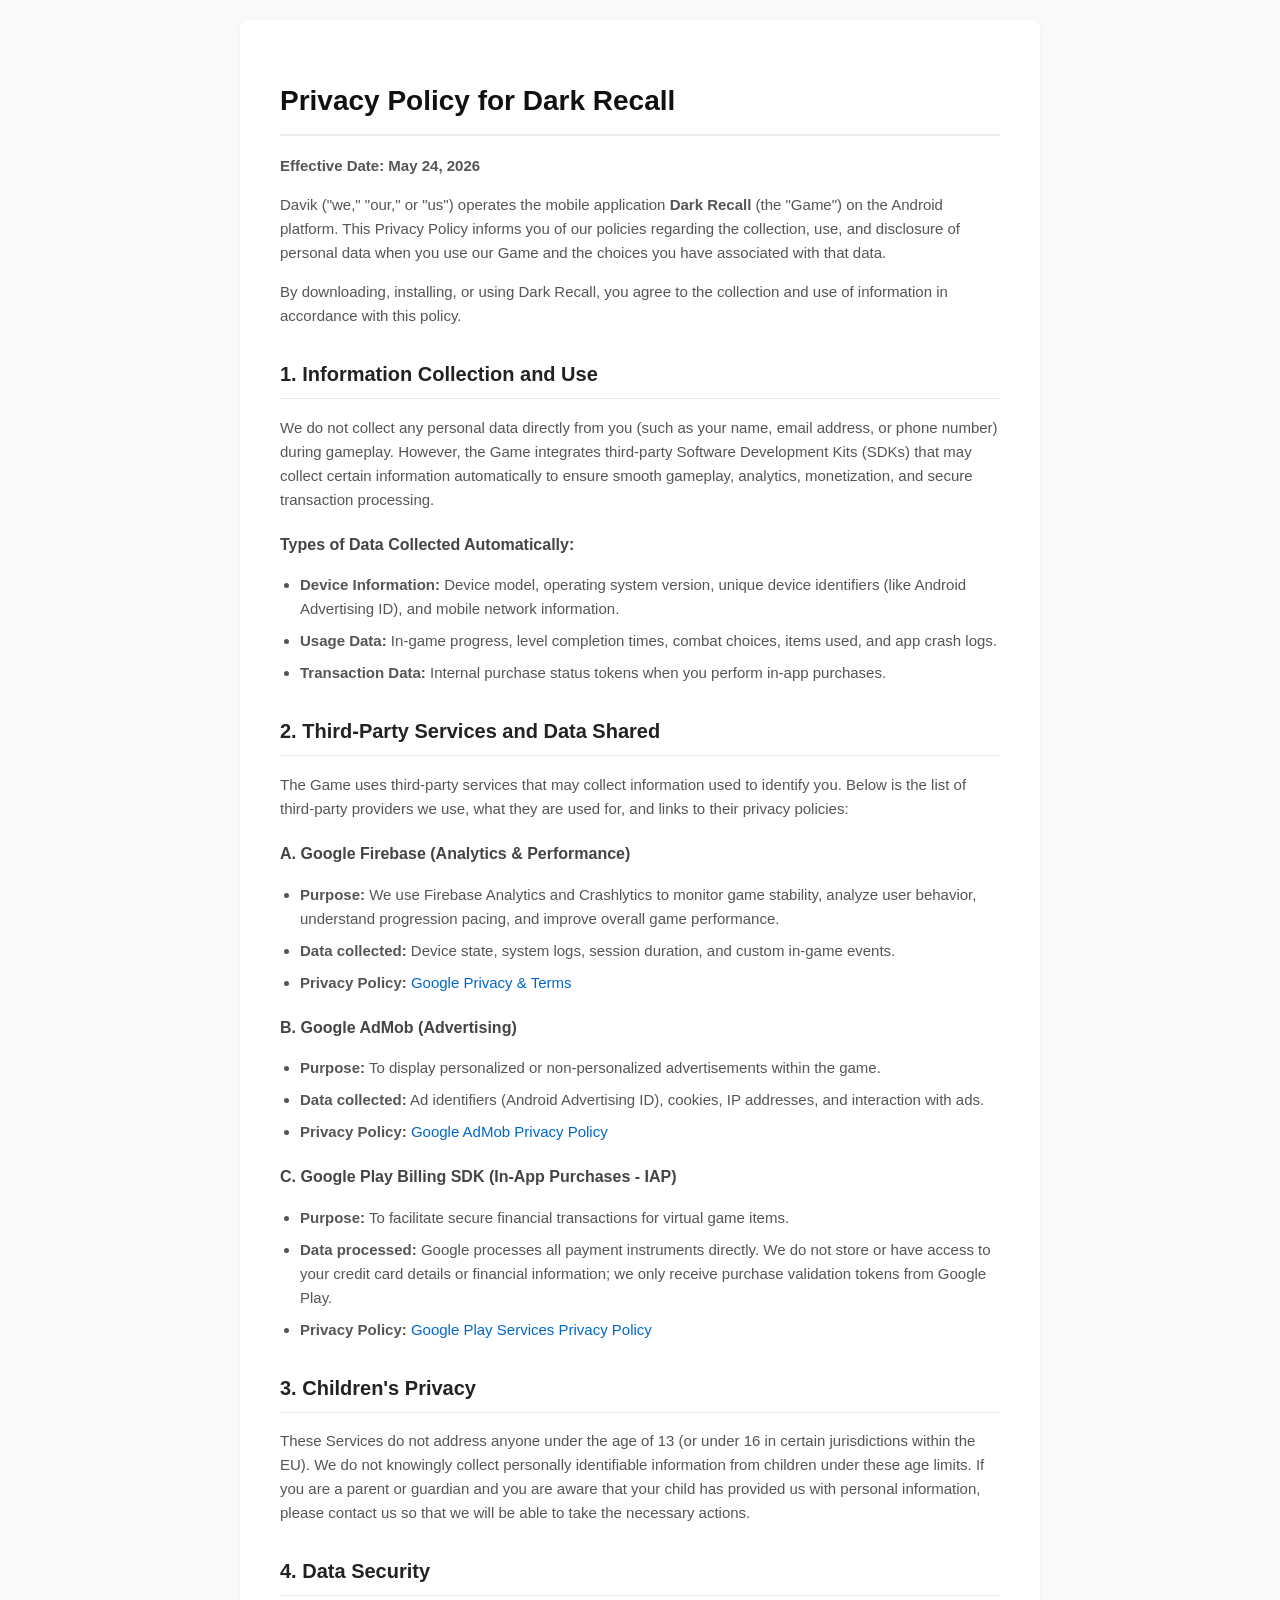
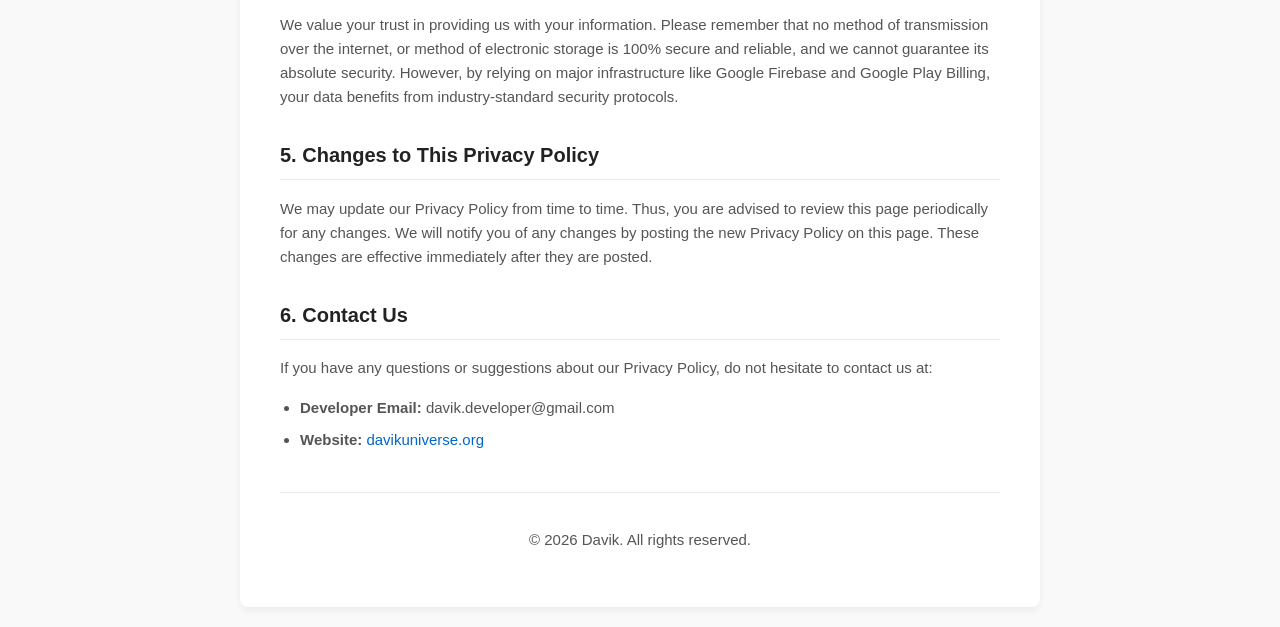
==== dark-recall-privacy-policy.html @ db306e78 "update github page" ====
<!DOCTYPE html>
<html lang="en">

<head>
	<meta charset="UTF-8">
	<meta name="viewport" content="width=device-width, initial-scale=1.0">
	<title>Privacy Policy - Dark Recall</title>
	<style>
		body {
			font-family: -apple-system, BlinkMacSystemFont, "Segoe UI", Roboto, Helvetica, Arial, sans-serif;
			line-height: 1.6;
			color: #333;
			max-width: 800px;
			margin: 0 auto;
			padding: 20px;
			background-color: #f9f9f9;
		}

		.container {
			background-color: #ffffff;
			padding: 40px;
			border-radius: 8px;
			box-shadow: 0 4px 6px rgba(0, 0, 0, 0.05);
		}

		h1 {
			color: #111;
			border-bottom: 2px solid #eaeaea;
			padding-bottom: 10px;
			font-size: 28px;
		}

		h2 {
			color: #222;
			margin-top: 30px;
			border-bottom: 1px solid #eaeaea;
			padding-bottom: 8px;
			font-size: 20px;
		}

		h3 {
			color: #444;
			font-size: 16px;
			margin-top: 20px;
		}

		p,
		li {
			color: #555;
			font-size: 15px;
		}

		ul {
			padding-left: 20px;
		}

		li {
			margin-bottom: 8px;
		}

		a {
			color: #0066cc;
			text-decoration: none;
		}

		a:hover {
			text-decoration: underline;
		}

		.footer {
			margin-top: 40px;
			font-size: 12px;
			color: #888;
			text-align: center;
			border-top: 1px solid #eaeaea;
			padding-top: 20px;
		}
	</style>
</head>

<body>

	<div class="container">
		<h1>Privacy Policy for Dark Recall</h1>
		<p><strong>Effective Date: May 24, 2026</strong></p>

		<p>Davik ("we," "our," or "us") operates the mobile application <strong>Dark Recall</strong> (the "Game") on the
			Android platform. This Privacy Policy informs you of our policies regarding the collection, use, and
			disclosure of personal data when you use our Game and the choices you have associated with that data.</p>

		<p>By downloading, installing, or using Dark Recall, you agree to the collection and use of information in
			accordance with this policy.</p>

		<h2>1. Information Collection and Use</h2>
		<p>We do not collect any personal data directly from you (such as your name, email address, or phone number)
			during gameplay. However, the Game integrates third-party Software Development Kits (SDKs) that may collect
			certain information automatically to ensure smooth gameplay, analytics, monetization, and secure transaction
			processing.</p>

		<h3>Types of Data Collected Automatically:</h3>
		<ul>
			<li><strong>Device Information:</strong> Device model, operating system version, unique device identifiers
				(like Android Advertising ID), and mobile network information.</li>
			<li><strong>Usage Data:</strong> In-game progress, level completion times, combat choices, items used, and
				app crash logs.</li>
			<li><strong>Transaction Data:</strong> Internal purchase status tokens when you perform in-app purchases.
			</li>
		</ul>

		<h2>2. Third-Party Services and Data Shared</h2>
		<p>The Game uses third-party services that may collect information used to identify you. Below is the list of
			third-party providers we use, what they are used for, and links to their privacy policies:</p>

		<h3>A. Google Firebase (Analytics & Performance)</h3>
		<ul>
			<li><strong>Purpose:</strong> We use Firebase Analytics and Crashlytics to monitor game stability, analyze
				user behavior, understand progression pacing, and improve overall game performance.</li>
			<li><strong>Data collected:</strong> Device state, system logs, session duration, and custom in-game events.
			</li>
			<li><strong>Privacy Policy:</strong> <a href="https://policies.google.com/privacy" target="_blank"
					rel="noopener noreferrer">Google Privacy & Terms</a></li>
		</ul>

		<h3>B. Google AdMob (Advertising)</h3>
		<ul>
			<li><strong>Purpose:</strong> To display personalized or non-personalized advertisements within the game.
			</li>
			<li><strong>Data collected:</strong> Ad identifiers (Android Advertising ID), cookies, IP addresses, and
				interaction with ads.</li>
			<li><strong>Privacy Policy:</strong> <a href="https://support.google.com/admob/answer/6128543"
					target="_blank" rel="noopener noreferrer">Google AdMob Privacy Policy</a></li>
		</ul>

		<h3>C. Google Play Billing SDK (In-App Purchases - IAP)</h3>
		<ul>
			<li><strong>Purpose:</strong> To facilitate secure financial transactions for virtual game items.</li>
			<li><strong>Data processed:</strong> Google processes all payment instruments directly. We do not store or
				have access to your credit card details or financial information; we only receive purchase validation
				tokens from Google Play.</li>
			<li><strong>Privacy Policy:</strong> <a href="https://policies.google.com/privacy" target="_blank"
					rel="noopener noreferrer">Google Play Services Privacy Policy</a></li>
		</ul>

		<h2>3. Children's Privacy</h2>
		<p>These Services do not address anyone under the age of 13 (or under 16 in certain jurisdictions within the
			EU). We do not knowingly collect personally identifiable information from children under these age limits.
			If you are a parent or guardian and you are aware that your child has provided us with personal information,
			please contact us so that we will be able to take the necessary actions.</p>

		<h2>4. Data Security</h2>
		<p>We value your trust in providing us with your information. Please remember that no method of transmission
			over the internet, or method of electronic storage is 100% secure and reliable, and we cannot guarantee its
			absolute security. However, by relying on major infrastructure like Google Firebase and Google Play Billing,
			your data benefits from industry-standard security protocols.</p>

		<h2>5. Changes to This Privacy Policy</h2>
		<p>We may update our Privacy Policy from time to time. Thus, you are advised to review this page periodically
			for any changes. We will notify you of any changes by posting the new Privacy Policy on this page. These
			changes are effective immediately after they are posted.</p>

		<h2>6. Contact Us</h2>
		<p>If you have any questions or suggestions about our Privacy Policy, do not hesitate to contact us at:</p>
		<ul>
			<li><strong>Developer Email:</strong> davik.developer@gmail.com</li>
			<li><strong>Website:</strong> <a href="https://davikuniverse.org" target="_blank"
					rel="noopener noreferrer">davikuniverse.org</a></li>
		</ul>

		<div class="footer">
			<p>&copy; 2026 Davik. All rights reserved.</p>
		</div>
	</div>

</body>

</html>
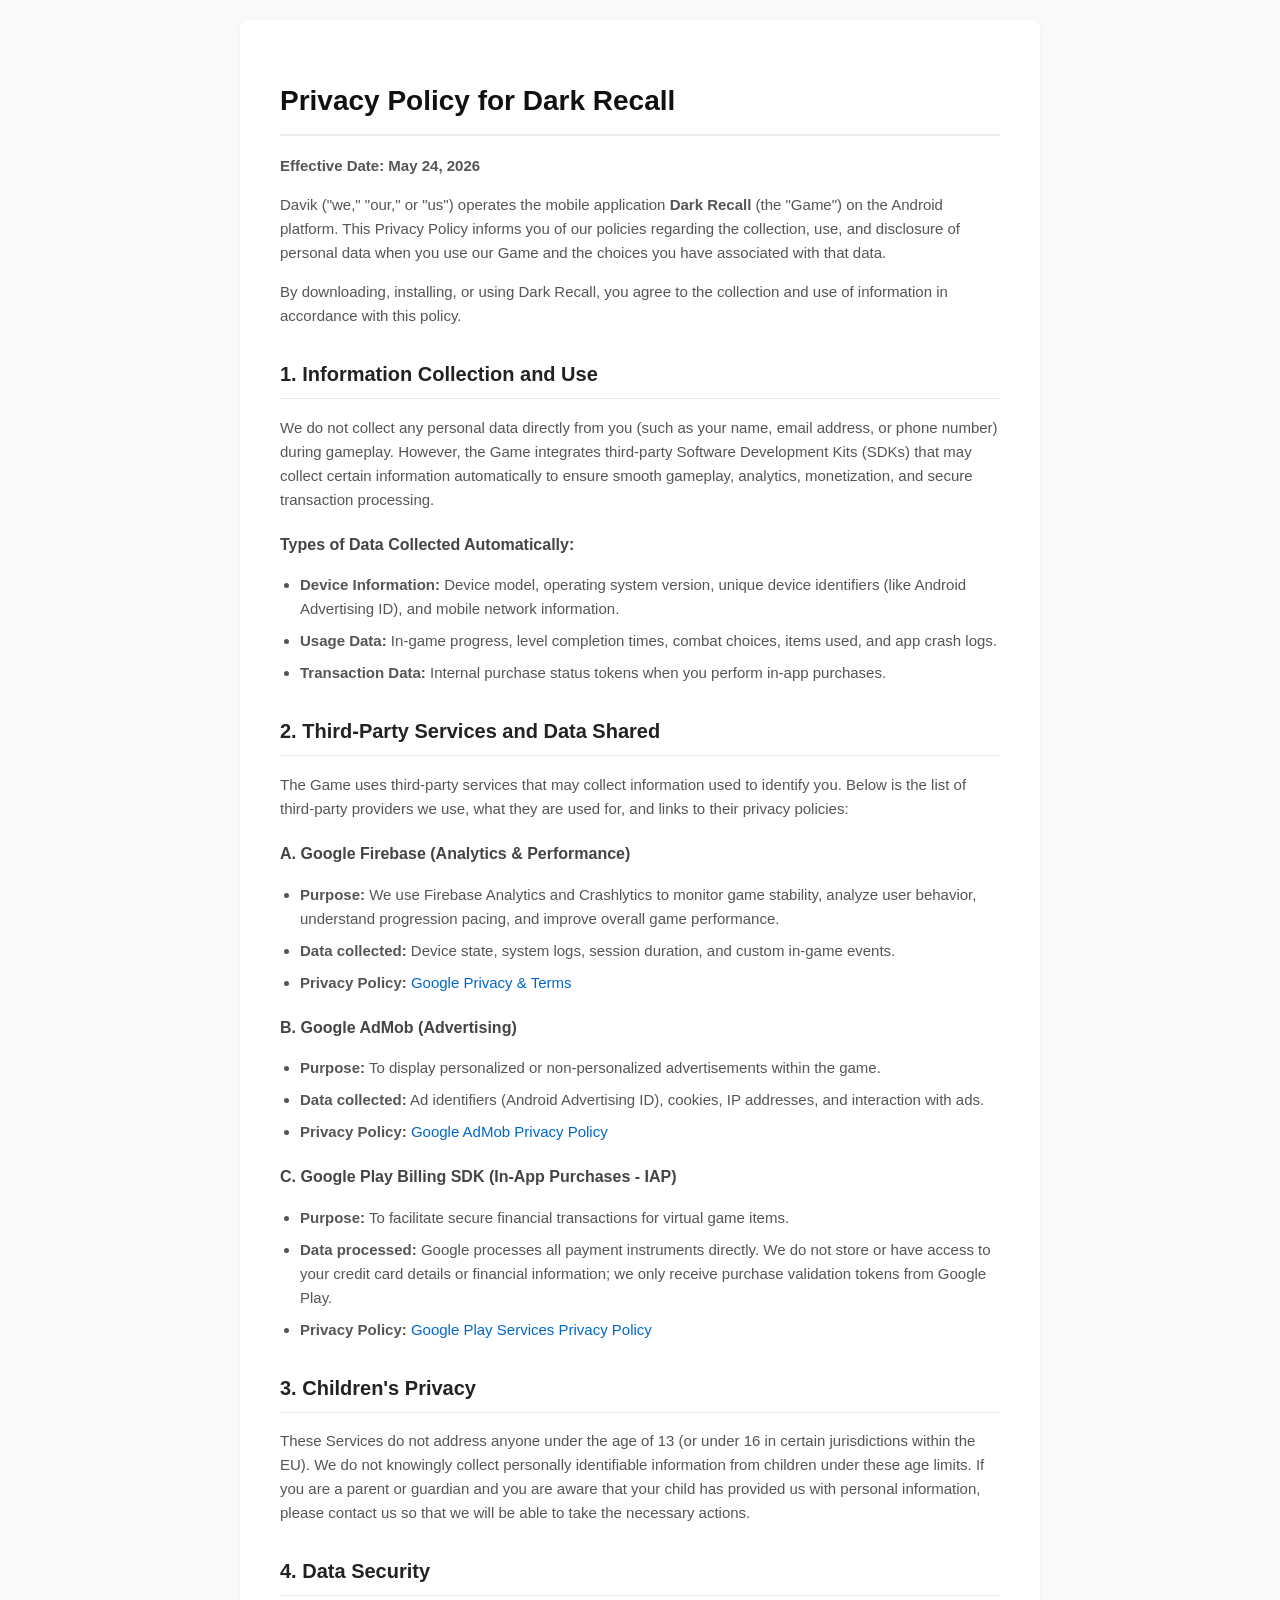
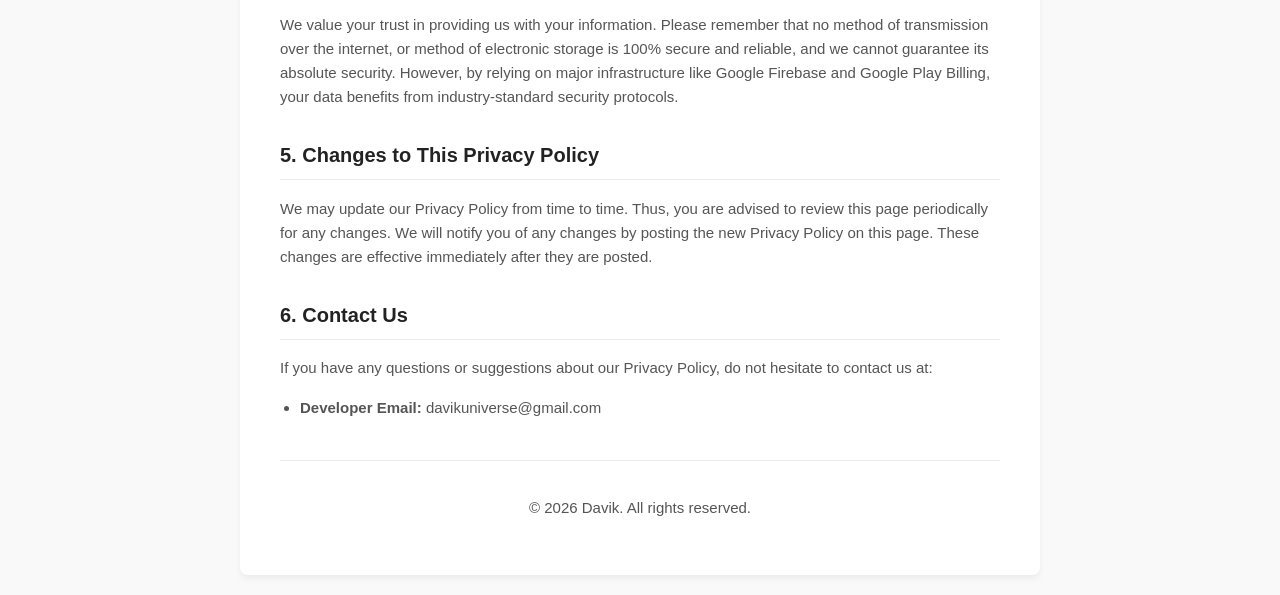
==== commit 68780b07: "update for don't run project" ====
--- a/dark-recall-privacy-policy.html
+++ b/dark-recall-privacy-policy.html
@@ -161,9 +161,7 @@
 		<h2>6. Contact Us</h2>
 		<p>If you have any questions or suggestions about our Privacy Policy, do not hesitate to contact us at:</p>
 		<ul>
-			<li><strong>Developer Email:</strong> davik.developer@gmail.com</li>
-			<li><strong>Website:</strong> <a href="https://davikuniverse.org" target="_blank"
-					rel="noopener noreferrer">davikuniverse.org</a></li>
+			<li><strong>Developer Email:</strong> davikuniverse@gmail.com</li>
 		</ul>
 
 		<div class="footer">
